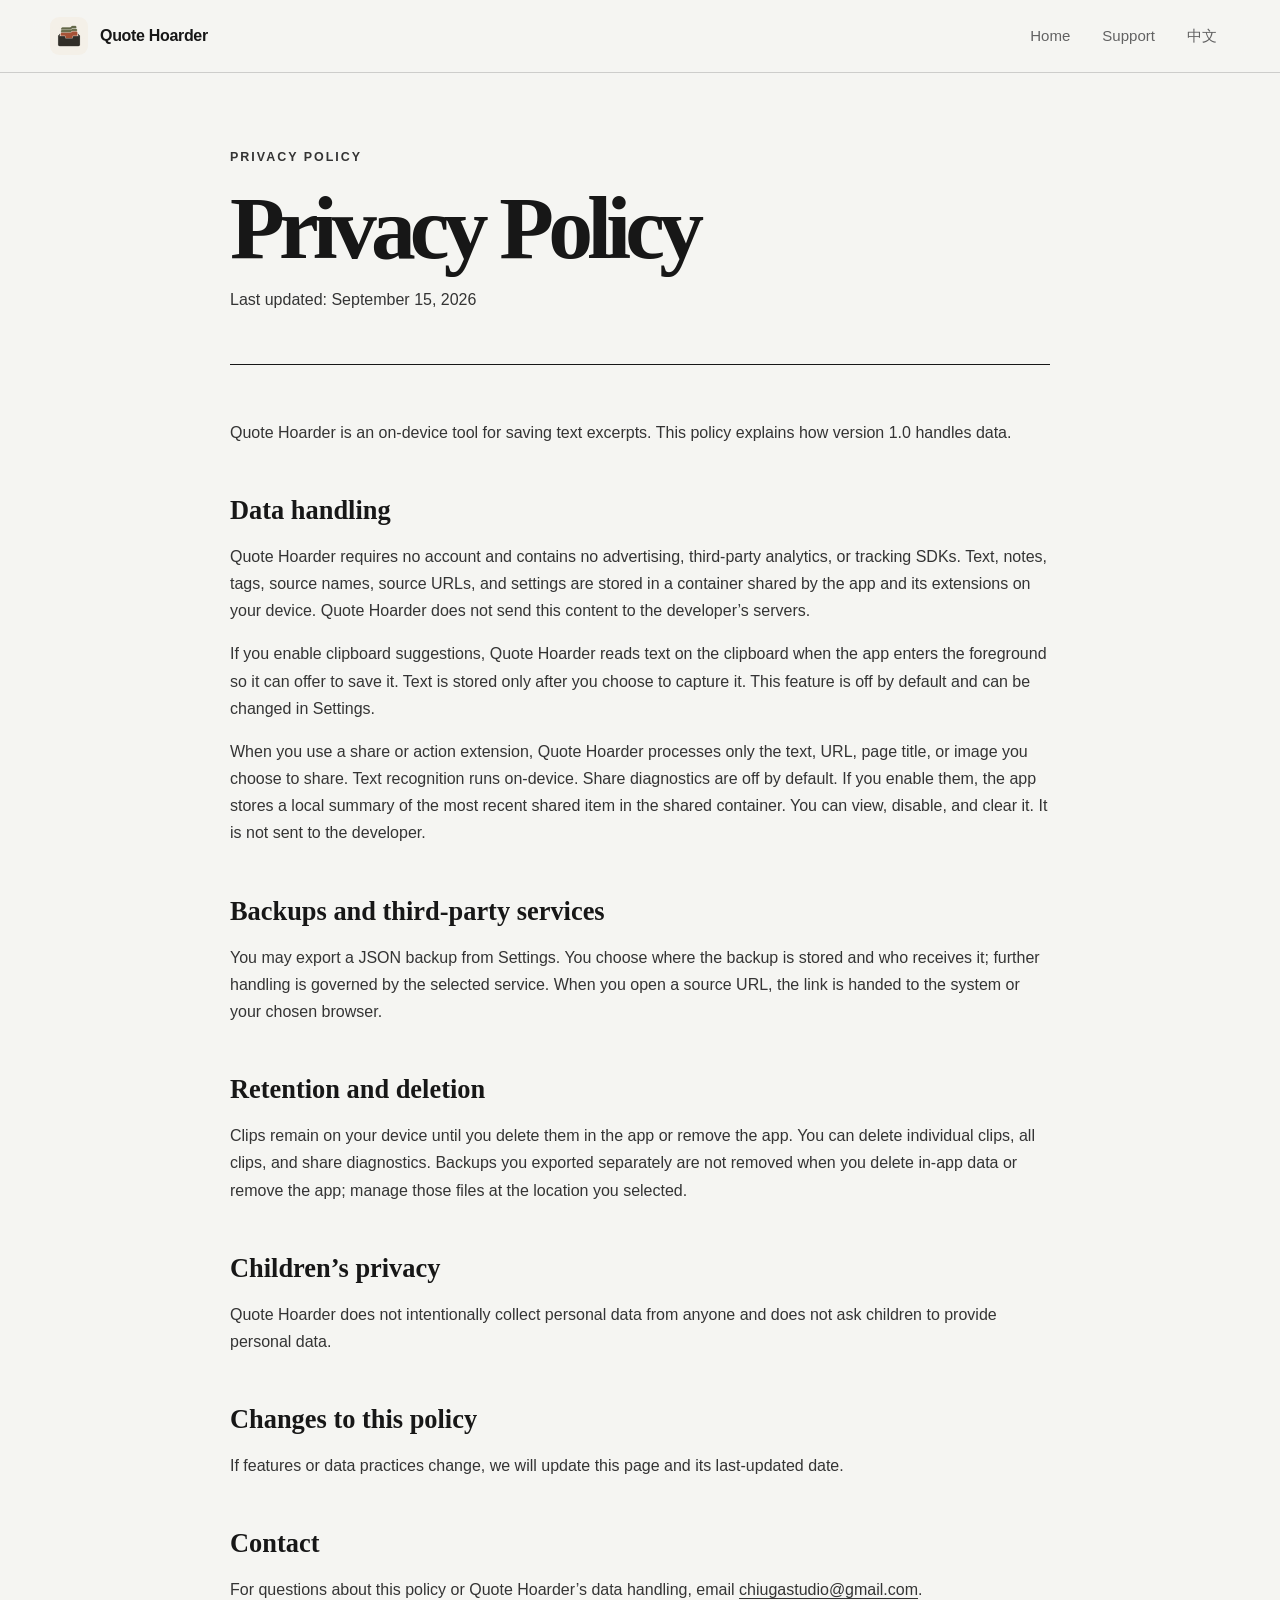
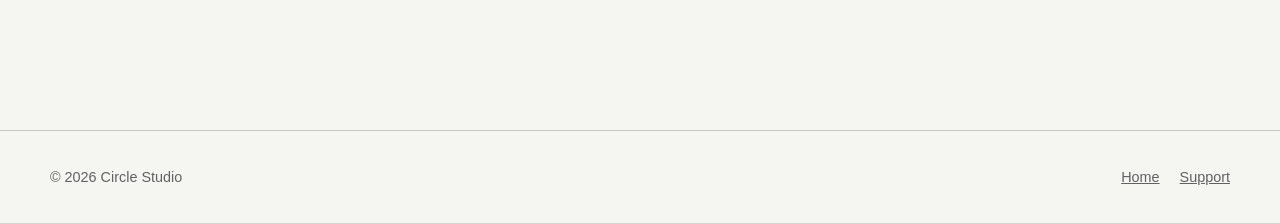
==== privacy/index.html @ 15f7021c "feat: launch Quote Hoarder website" ====
<!doctype html>
<html lang="zh-Hant">
<head>
  <meta charset="utf-8"><meta name="viewport" content="width=device-width, initial-scale=1">
  <meta name="description" content="隨拾句 Quote Hoarder 隱私權政策">
  <title>隱私權政策｜隨拾句 Quote Hoarder</title>
  <link rel="icon" href="../assets/favicon.svg" type="image/svg+xml"><link rel="stylesheet" href="../assets/styles.css">
</head>
<body>
  <a class="skip-link" href="#main">Skip to content</a>
  <header class="site-header"><nav class="nav"><a class="brand" href="../index.html"><img src="../assets/app-icon.png" alt=""><span data-lang="zh">隨拾句</span><span data-lang="en">Quote Hoarder</span></a><div class="nav-links"><a href="../index.html"><span data-lang="zh">首頁</span><span data-lang="en">Home</span></a><a href="../support/index.html"><span data-lang="zh">支援</span><span data-lang="en">Support</span></a><button class="language-button" type="button" data-language-toggle>EN</button></div></nav></header>
  <main class="document-main" id="main">
    <header class="document-header"><p class="eyebrow">PRIVACY POLICY</p><h1><span data-lang="zh">隱私權政策</span><span data-lang="en">Privacy Policy</span></h1><p><span data-lang="zh">最後更新：2026 年 9 月 15 日</span><span data-lang="en">Last updated: September 15, 2026</span></p></header>
    <div data-lang="zh">
      <p>隨拾句（Quote Hoarder）是一款在裝置上保存文字摘錄的工具。本政策說明目前 1.0 版本如何處理資料。</p>
      <h2>資料處理</h2>
      <p>隨拾句不要求建立帳號，也不包含廣告、第三方分析或追蹤 SDK。使用者保存的文字、註解、標籤、來源名稱、來源網址與設定，皆儲存在使用者裝置上的 App 與 App Extension 共用容器中，不會由隨拾句傳送到開發者的伺服器。</p>
      <p>啟用剪貼簿提醒時，隨拾句會在 App 進入前景時讀取剪貼簿中的文字，以提示是否收錄。文字只有在使用者選擇收錄後才會存入收藏；此功能預設關閉，並可隨時在設定中變更。</p>
      <p>從其他 App 使用分享或動作擴充功能時，隨拾句只處理該次由使用者分享的文字、網址、網頁標題或圖片。圖片文字辨識在裝置上執行。分享格式診斷預設關閉；使用者主動開啟後，App 才會在共用容器保留最近一次分享項目的本機診斷資訊。使用者可以查看、關閉並清除診斷，資料不會傳送給開發者。</p>
      <h2>備份與第三方服務</h2>
      <p>使用者可以從設定匯出 JSON 備份。備份檔的保存位置與分享對象由使用者選擇，之後的資料處理由所選服務的政策規範。使用者點擊原始網址時，連結會交由系統或使用者選擇的瀏覽器開啟。</p>
      <h2>資料保留與刪除</h2>
      <p>收藏會保留在裝置上，直到使用者在 App 內刪除或移除 App。使用者可以刪除單筆或全部收藏，亦可清除分享來源診斷。使用者自行匯出的備份不會隨 App 內刪除或移除 App 而一併刪除，需由使用者在保存位置自行管理。</p>
      <h2>兒童隱私</h2><p>隨拾句不會刻意收集任何人的個人資料，也不會要求兒童提供個人資料。</p>
      <h2>政策更新</h2><p>若功能或資料處理方式有所變更，我們會更新本頁內容與最後更新日期。</p>
      <h2>聯絡方式</h2><p>若對本政策或隨拾句的資料處理有任何疑問，請寄信至 <a href="mailto:chiugastudio@gmail.com">chiugastudio@gmail.com</a>。</p>
    </div>
    <div data-lang="en">
      <p>Quote Hoarder is an on-device tool for saving text excerpts. This policy explains how version 1.0 handles data.</p>
      <h2>Data handling</h2>
      <p>Quote Hoarder requires no account and contains no advertising, third-party analytics, or tracking SDKs. Text, notes, tags, source names, source URLs, and settings are stored in a container shared by the app and its extensions on your device. Quote Hoarder does not send this content to the developer’s servers.</p>
      <p>If you enable clipboard suggestions, Quote Hoarder reads text on the clipboard when the app enters the foreground so it can offer to save it. Text is stored only after you choose to capture it. This feature is off by default and can be changed in Settings.</p>
      <p>When you use a share or action extension, Quote Hoarder processes only the text, URL, page title, or image you choose to share. Text recognition runs on-device. Share diagnostics are off by default. If you enable them, the app stores a local summary of the most recent shared item in the shared container. You can view, disable, and clear it. It is not sent to the developer.</p>
      <h2>Backups and third-party services</h2>
      <p>You may export a JSON backup from Settings. You choose where the backup is stored and who receives it; further handling is governed by the selected service. When you open a source URL, the link is handed to the system or your chosen browser.</p>
      <h2>Retention and deletion</h2>
      <p>Clips remain on your device until you delete them in the app or remove the app. You can delete individual clips, all clips, and share diagnostics. Backups you exported separately are not removed when you delete in-app data or remove the app; manage those files at the location you selected.</p>
      <h2>Children’s privacy</h2><p>Quote Hoarder does not intentionally collect personal data from anyone and does not ask children to provide personal data.</p>
      <h2>Changes to this policy</h2><p>If features or data practices change, we will update this page and its last-updated date.</p>
      <h2>Contact</h2><p>For questions about this policy or Quote Hoarder’s data handling, email <a href="mailto:chiugastudio@gmail.com">chiugastudio@gmail.com</a>.</p>
    </div>
  </main>
  <footer class="site-footer"><div class="footer-inner"><span>© 2026 Circle Studio</span><div class="footer-links"><a href="../index.html">Home</a><a href="../support/index.html">Support</a></div></div></footer>
  <script src="../assets/site.js"></script>
</body>
</html>
---- assets/styles.css ----
:root {
  color-scheme: light;
  --ink: #171717;
  --muted: #626262;
  --paper: #ffffff;
  --canvas: #f5f5f2;
  --line: #c9c9c3;
  --soft-line: #e4e4df;
  --signal: #9d3027;
  --max: 1180px;
}

* { box-sizing: border-box; }

html { scroll-behavior: smooth; }

body {
  margin: 0;
  background: var(--canvas);
  color: var(--ink);
  font-family: -apple-system, BlinkMacSystemFont, "Segoe UI", sans-serif;
  font-size: 16px;
  line-height: 1.7;
}

a { color: inherit; }

img { display: block; max-width: 100%; }

.skip-link {
  position: absolute;
  left: 1rem;
  top: -4rem;
  z-index: 100;
  padding: .75rem 1rem;
  background: var(--ink);
  color: #fff;
}

.skip-link:focus { top: 1rem; }

.site-header {
  position: sticky;
  top: 0;
  z-index: 20;
  border-bottom: 1px solid rgba(23, 23, 23, .18);
  background: rgba(245, 245, 242, .92);
  backdrop-filter: blur(16px);
}

.nav {
  width: min(var(--max), calc(100% - 40px));
  min-height: 72px;
  margin: 0 auto;
  display: flex;
  align-items: center;
  justify-content: space-between;
  gap: 24px;
}

.brand {
  display: inline-flex;
  align-items: center;
  gap: 12px;
  text-decoration: none;
  font-weight: 760;
  letter-spacing: -.02em;
}

.brand img { width: 38px; height: 38px; border-radius: 9px; }

.nav-links { display: flex; align-items: center; gap: 6px; }

.nav-links a,
.language-button {
  min-height: 44px;
  padding: 10px 13px;
  border: 0;
  border-radius: 4px;
  background: transparent;
  color: var(--muted);
  font: inherit;
  font-size: .94rem;
  text-decoration: none;
  cursor: pointer;
}

.nav-links a:hover,
.nav-links a:focus-visible,
.language-button:hover,
.language-button:focus-visible {
  color: var(--ink);
  background: var(--paper);
  outline: 1px solid var(--line);
}

.hero {
  width: min(var(--max), calc(100% - 40px));
  min-height: calc(100vh - 72px);
  margin: 0 auto;
  padding: 84px 0 72px;
  display: grid;
  grid-template-columns: minmax(0, 1.02fr) minmax(320px, .98fr);
  align-items: center;
  gap: clamp(42px, 8vw, 112px);
}

.eyebrow {
  margin: 0 0 18px;
  color: var(--signal);
  font-size: .78rem;
  font-weight: 760;
  letter-spacing: .16em;
  text-transform: uppercase;
}

h1, h2, h3, .quote {
  font-family: ui-serif, Georgia, "Times New Roman", "Noto Serif TC", serif;
}

h1 {
  max-width: 720px;
  margin: 0;
  font-size: clamp(3.5rem, 8.6vw, 7.6rem);
  font-weight: 700;
  letter-spacing: -.065em;
  line-height: .94;
}

.hero-lead {
  max-width: 620px;
  margin: 30px 0 0;
  color: #343434;
  font-size: clamp(1.08rem, 2vw, 1.35rem);
  line-height: 1.75;
}

.hero-actions { display: flex; flex-wrap: wrap; gap: 12px; margin-top: 34px; }

.button {
  display: inline-flex;
  min-height: 52px;
  align-items: center;
  justify-content: center;
  padding: 12px 20px;
  border: 1px solid var(--ink);
  border-radius: 4px;
  background: var(--ink);
  color: white;
  font-weight: 700;
  text-decoration: none;
}

.button.secondary { background: transparent; color: var(--ink); }
.button:hover { transform: translateY(-1px); }

.dossier {
  position: relative;
  padding: 30px;
  border: 1px solid var(--ink);
  background: var(--paper);
  box-shadow: 16px 16px 0 #deded8;
}

.dossier::before {
  content: "";
  position: absolute;
  width: 42%;
  height: 16px;
  top: -17px;
  left: -1px;
  border: 1px solid var(--ink);
  border-bottom: 0;
  background: var(--paper);
}

.dossier-head {
  display: flex;
  justify-content: space-between;
  padding-bottom: 18px;
  border-bottom: 1px solid var(--line);
  color: var(--muted);
  font-size: .78rem;
  letter-spacing: .1em;
}

.quote { margin: 34px 0; font-size: clamp(1.7rem, 3vw, 2.5rem); line-height: 1.45; }
.dossier-meta { display: grid; gap: 10px; font-size: .92rem; }
.meta-row { display: flex; justify-content: space-between; gap: 20px; border-top: 1px solid var(--soft-line); padding-top: 10px; }
.meta-row span:first-child { color: var(--muted); }

.section { padding: 110px 0; border-top: 1px solid var(--line); }
.section-inner { width: min(var(--max), calc(100% - 40px)); margin: 0 auto; }
.section-heading { display: grid; grid-template-columns: .7fr 1.3fr; gap: 48px; margin-bottom: 56px; }
.section-heading h2 { margin: 0; font-size: clamp(2.25rem, 5vw, 4.6rem); line-height: 1; letter-spacing: -.045em; }
.section-heading p { margin: 0; max-width: 650px; color: var(--muted); font-size: 1.08rem; }

.feature-grid { display: grid; grid-template-columns: repeat(3, 1fr); border-top: 1px solid var(--ink); border-left: 1px solid var(--ink); }
.feature { min-height: 250px; padding: 28px; border-right: 1px solid var(--ink); border-bottom: 1px solid var(--ink); background: var(--paper); }
.feature-number { color: var(--signal); font: 700 .78rem ui-monospace, SFMono-Regular, monospace; }
.feature h3 { margin: 54px 0 12px; font-size: 1.5rem; line-height: 1.2; }
.feature p { margin: 0; color: var(--muted); }

.privacy-band { background: var(--ink); color: white; }
.privacy-band .section-heading p { color: #c8c8c8; }
.privacy-points { display: grid; grid-template-columns: repeat(3, 1fr); gap: 18px; }
.privacy-point { padding: 24px; border: 1px solid #494949; }
.privacy-point strong { display: block; margin-bottom: 8px; font-size: 1.08rem; }
.privacy-point span { color: #c8c8c8; }

.screens { display: grid; grid-template-columns: repeat(3, 1fr); gap: 26px; align-items: start; }
.screen-card { margin: 0; }
.screen-card img { border-radius: 28px; box-shadow: 0 26px 60px rgba(23, 23, 23, .14); }
.screen-card figcaption { margin-top: 15px; color: var(--muted); font-size: .92rem; }

.cta { display: flex; align-items: end; justify-content: space-between; gap: 40px; padding: 56px; border: 1px solid var(--ink); background: var(--paper); }
.cta h2 { margin: 0; max-width: 720px; font-size: clamp(2.3rem, 5vw, 4.8rem); line-height: 1; letter-spacing: -.05em; }

.site-footer { border-top: 1px solid var(--line); padding: 34px 0; }
.footer-inner { width: min(var(--max), calc(100% - 40px)); margin: 0 auto; display: flex; justify-content: space-between; gap: 24px; color: var(--muted); font-size: .9rem; }
.footer-links { display: flex; flex-wrap: wrap; gap: 20px; }

.document-main { width: min(820px, calc(100% - 40px)); margin: 0 auto; padding: 74px 0 110px; }
.document-header { margin-bottom: 54px; padding-bottom: 34px; border-bottom: 1px solid var(--ink); }
.document-header h1 { font-size: clamp(3rem, 7vw, 5.8rem); }
.document-header p { color: var(--muted); }
.document-main h2 { margin: 48px 0 12px; font-size: 1.65rem; line-height: 1.25; }
.document-main h3 { margin: 32px 0 8px; font-size: 1.16rem; }
.document-main p, .document-main li { color: #343434; }
.document-main a { text-underline-offset: 3px; }
.notice { margin: 32px 0; padding: 20px; border-left: 4px solid var(--signal); background: var(--paper); }
.faq { border-top: 1px solid var(--ink); }
.faq details { padding: 20px 0; border-bottom: 1px solid var(--line); }
.faq summary { cursor: pointer; font-weight: 700; }
.faq details p { margin-bottom: 0; }

[data-lang] { display: none !important; }
html[lang="zh-Hant"] [data-lang="zh"],
html[lang="en"] [data-lang="en"] { display: revert !important; }

@media (max-width: 850px) {
  .hero { grid-template-columns: 1fr; min-height: auto; padding-top: 68px; }
  .dossier { margin: 16px 8px 0 0; }
  .section-heading { grid-template-columns: 1fr; gap: 18px; }
  .feature-grid, .privacy-points { grid-template-columns: 1fr; }
  .feature { min-height: auto; }
  .feature h3 { margin-top: 28px; }
  .screens { gap: 12px; }
  .cta { align-items: start; flex-direction: column; padding: 34px; }
}

@media (max-width: 620px) {
  .nav { width: min(100% - 28px, var(--max)); }
  .brand span { display: none; }
  .nav-links a { display: none; }
  .hero, .section-inner { width: min(100% - 32px, var(--max)); }
  .hero { padding: 58px 0 68px; }
  h1 { font-size: clamp(3.25rem, 19vw, 5.6rem); }
  .section { padding: 78px 0; }
  .screens { grid-template-columns: 1fr; gap: 34px; }
  .screen-card:nth-child(n+3) { display: none; }
  .footer-inner { flex-direction: column; }
}

@media (prefers-reduced-motion: reduce) {
  html { scroll-behavior: auto; }
  *, *::before, *::after { transition: none !important; }
}
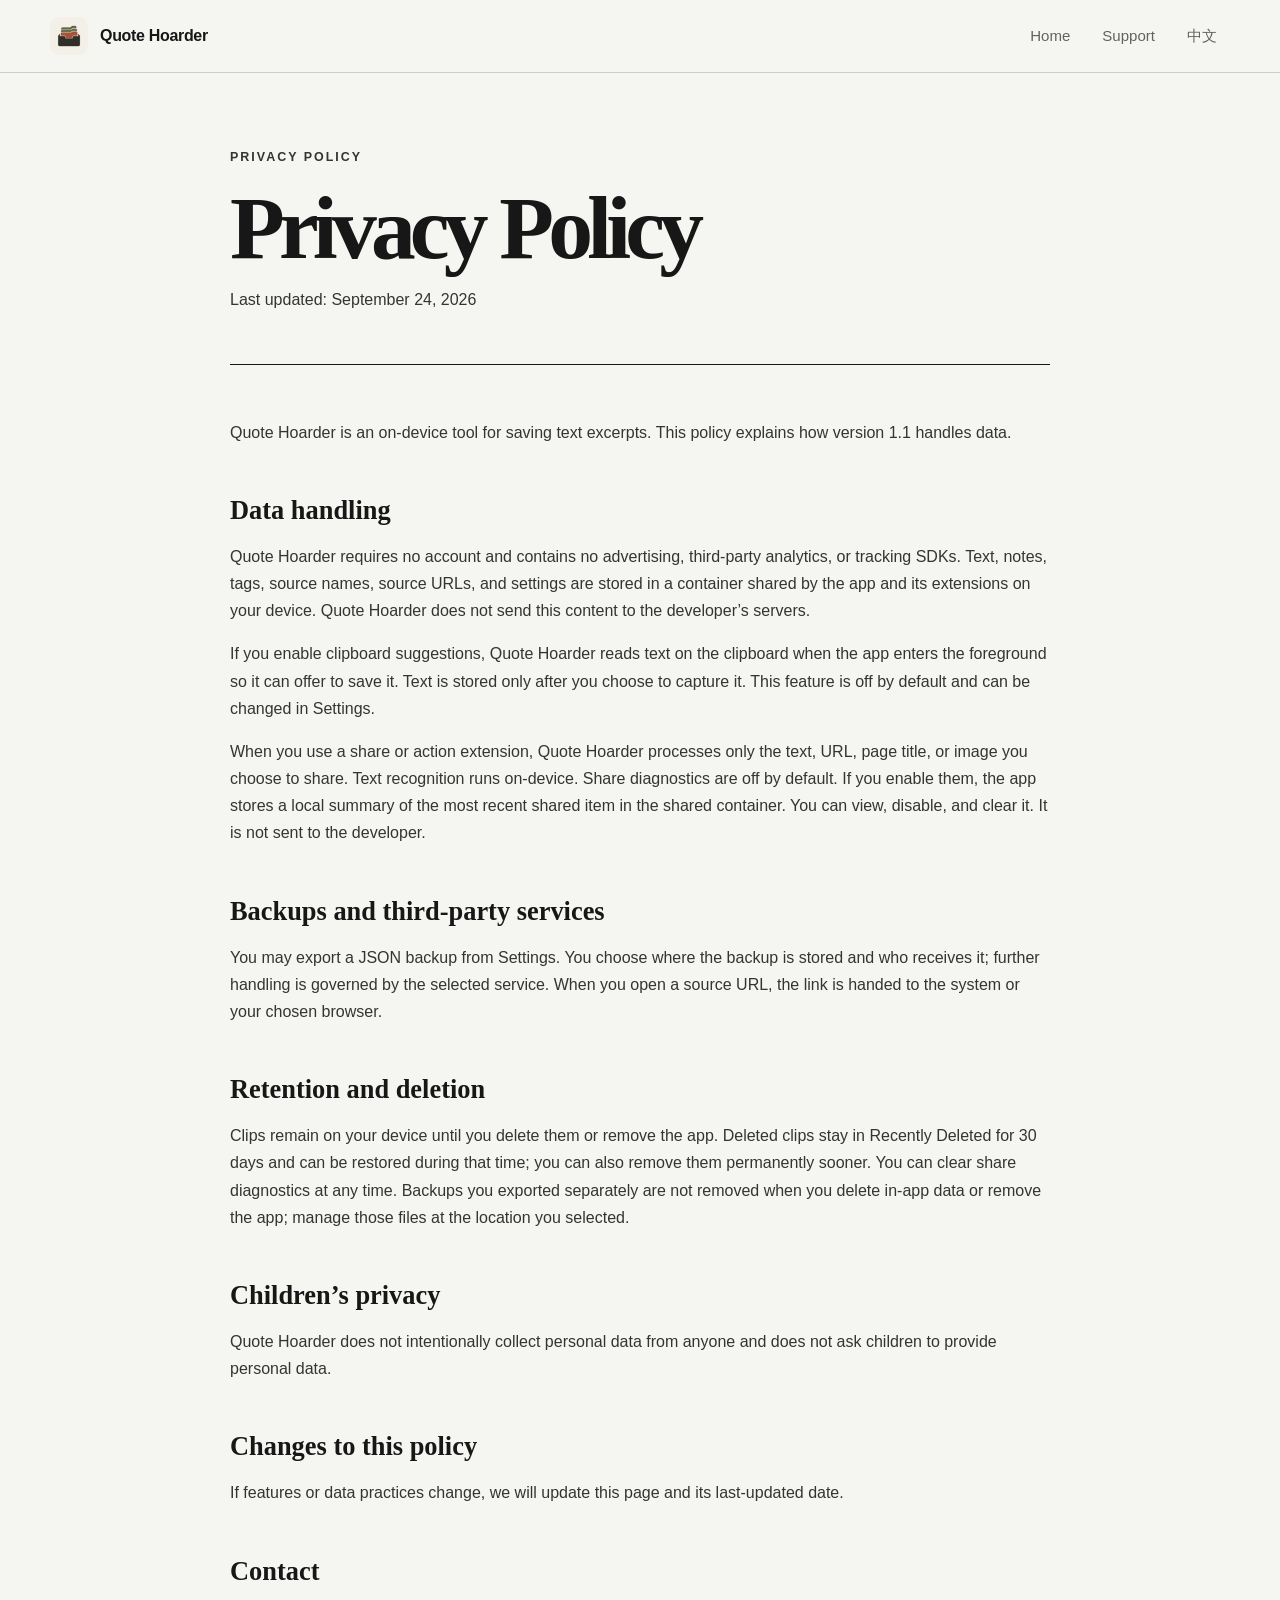
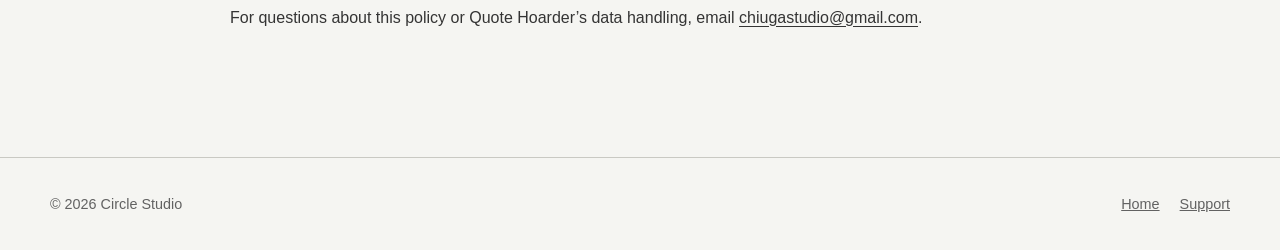
==== commit 292f4422: "feat: update website for version 1.1" ====
--- a/privacy/index.html
+++ b/privacy/index.html
@@ -10,9 +10,9 @@
   <a class="skip-link" href="#main">Skip to content</a>
   <header class="site-header"><nav class="nav"><a class="brand" href="../index.html"><img src="../assets/app-icon.png" alt=""><span data-lang="zh">隨拾句</span><span data-lang="en">Quote Hoarder</span></a><div class="nav-links"><a href="../index.html"><span data-lang="zh">首頁</span><span data-lang="en">Home</span></a><a href="../support/index.html"><span data-lang="zh">支援</span><span data-lang="en">Support</span></a><button class="language-button" type="button" data-language-toggle>EN</button></div></nav></header>
   <main class="document-main" id="main">
-    <header class="document-header"><p class="eyebrow">PRIVACY POLICY</p><h1><span data-lang="zh">隱私權政策</span><span data-lang="en">Privacy Policy</span></h1><p><span data-lang="zh">最後更新：2026 年 9 月 15 日</span><span data-lang="en">Last updated: September 15, 2026</span></p></header>
+    <header class="document-header"><p class="eyebrow">PRIVACY POLICY</p><h1><span data-lang="zh">隱私權政策</span><span data-lang="en">Privacy Policy</span></h1><p><span data-lang="zh">最後更新：2026 年 9 月 24 日</span><span data-lang="en">Last updated: September 24, 2026</span></p></header>
     <div data-lang="zh">
-      <p>隨拾句（Quote Hoarder）是一款在裝置上保存文字摘錄的工具。本政策說明目前 1.0 版本如何處理資料。</p>
+      <p>隨拾句（Quote Hoarder）是一款在裝置上保存文字摘錄的工具。本政策說明目前 1.1 版本如何處理資料。</p>
       <h2>資料處理</h2>
       <p>隨拾句不要求建立帳號，也不包含廣告、第三方分析或追蹤 SDK。使用者保存的文字、註解、標籤、來源名稱、來源網址與設定，皆儲存在使用者裝置上的 App 與 App Extension 共用容器中，不會由隨拾句傳送到開發者的伺服器。</p>
       <p>啟用剪貼簿提醒時，隨拾句會在 App 進入前景時讀取剪貼簿中的文字，以提示是否收錄。文字只有在使用者選擇收錄後才會存入收藏；此功能預設關閉，並可隨時在設定中變更。</p>
@@ -20,13 +20,13 @@
       <h2>備份與第三方服務</h2>
       <p>使用者可以從設定匯出 JSON 備份。備份檔的保存位置與分享對象由使用者選擇，之後的資料處理由所選服務的政策規範。使用者點擊原始網址時，連結會交由系統或使用者選擇的瀏覽器開啟。</p>
       <h2>資料保留與刪除</h2>
-      <p>收藏會保留在裝置上，直到使用者在 App 內刪除或移除 App。使用者可以刪除單筆或全部收藏，亦可清除分享來源診斷。使用者自行匯出的備份不會隨 App 內刪除或移除 App 而一併刪除，需由使用者在保存位置自行管理。</p>
+      <p>收藏會保留在裝置上，直到使用者刪除或移除 App。刪除的收藏會在「最近刪除」保留 30 天，期間可由使用者復原；使用者也可以提前永久刪除。使用者亦可清除分享來源診斷。自行匯出的備份不會隨 App 內刪除或移除 App 而一併刪除，需由使用者在保存位置自行管理。</p>
       <h2>兒童隱私</h2><p>隨拾句不會刻意收集任何人的個人資料，也不會要求兒童提供個人資料。</p>
       <h2>政策更新</h2><p>若功能或資料處理方式有所變更，我們會更新本頁內容與最後更新日期。</p>
       <h2>聯絡方式</h2><p>若對本政策或隨拾句的資料處理有任何疑問，請寄信至 <a href="mailto:chiugastudio@gmail.com">chiugastudio@gmail.com</a>。</p>
     </div>
     <div data-lang="en">
-      <p>Quote Hoarder is an on-device tool for saving text excerpts. This policy explains how version 1.0 handles data.</p>
+      <p>Quote Hoarder is an on-device tool for saving text excerpts. This policy explains how version 1.1 handles data.</p>
       <h2>Data handling</h2>
       <p>Quote Hoarder requires no account and contains no advertising, third-party analytics, or tracking SDKs. Text, notes, tags, source names, source URLs, and settings are stored in a container shared by the app and its extensions on your device. Quote Hoarder does not send this content to the developer’s servers.</p>
       <p>If you enable clipboard suggestions, Quote Hoarder reads text on the clipboard when the app enters the foreground so it can offer to save it. Text is stored only after you choose to capture it. This feature is off by default and can be changed in Settings.</p>
@@ -34,7 +34,7 @@
       <h2>Backups and third-party services</h2>
       <p>You may export a JSON backup from Settings. You choose where the backup is stored and who receives it; further handling is governed by the selected service. When you open a source URL, the link is handed to the system or your chosen browser.</p>
       <h2>Retention and deletion</h2>
-      <p>Clips remain on your device until you delete them in the app or remove the app. You can delete individual clips, all clips, and share diagnostics. Backups you exported separately are not removed when you delete in-app data or remove the app; manage those files at the location you selected.</p>
+      <p>Clips remain on your device until you delete them or remove the app. Deleted clips stay in Recently Deleted for 30 days and can be restored during that time; you can also remove them permanently sooner. You can clear share diagnostics at any time. Backups you exported separately are not removed when you delete in-app data or remove the app; manage those files at the location you selected.</p>
       <h2>Children’s privacy</h2><p>Quote Hoarder does not intentionally collect personal data from anyone and does not ask children to provide personal data.</p>
       <h2>Changes to this policy</h2><p>If features or data practices change, we will update this page and its last-updated date.</p>
       <h2>Contact</h2><p>For questions about this policy or Quote Hoarder’s data handling, email <a href="mailto:chiugastudio@gmail.com">chiugastudio@gmail.com</a>.</p>
--- a/assets/styles.css
+++ b/assets/styles.css
@@ -200,6 +200,12 @@
 .feature-number { color: var(--signal); font: 700 .78rem ui-monospace, SFMono-Regular, monospace; }
 .feature h3 { margin: 54px 0 12px; font-size: 1.5rem; line-height: 1.2; }
 .feature p { margin: 0; color: var(--muted); }
+
+.update-band { background: #ecece7; }
+.update-grid { display: grid; grid-template-columns: repeat(3, 1fr); gap: 18px; }
+.update-card { min-height: 260px; padding: 28px; border-top: 4px solid var(--signal); background: var(--paper); }
+.update-card h3 { margin: 54px 0 12px; font-size: 1.5rem; line-height: 1.2; }
+.update-card p { margin: 0; color: var(--muted); }
 
 .privacy-band { background: var(--ink); color: white; }
 .privacy-band .section-heading p { color: #c8c8c8; }
@@ -242,9 +248,10 @@
   .hero { grid-template-columns: 1fr; min-height: auto; padding-top: 68px; }
   .dossier { margin: 16px 8px 0 0; }
   .section-heading { grid-template-columns: 1fr; gap: 18px; }
-  .feature-grid, .privacy-points { grid-template-columns: 1fr; }
+  .feature-grid, .update-grid, .privacy-points { grid-template-columns: 1fr; }
   .feature { min-height: auto; }
-  .feature h3 { margin-top: 28px; }
+  .feature h3, .update-card h3 { margin-top: 28px; }
+  .update-card { min-height: auto; }
   .screens { gap: 12px; }
   .cta { align-items: start; flex-direction: column; padding: 34px; }
 }
@@ -255,7 +262,7 @@
   .nav-links a { display: none; }
   .hero, .section-inner { width: min(100% - 32px, var(--max)); }
   .hero { padding: 58px 0 68px; }
-  h1 { font-size: clamp(3.25rem, 19vw, 5.6rem); }
+  h1 { font-size: clamp(3.25rem, 15vw, 5.2rem); }
   .section { padding: 78px 0; }
   .screens { grid-template-columns: 1fr; gap: 34px; }
   .screen-card:nth-child(n+3) { display: none; }
